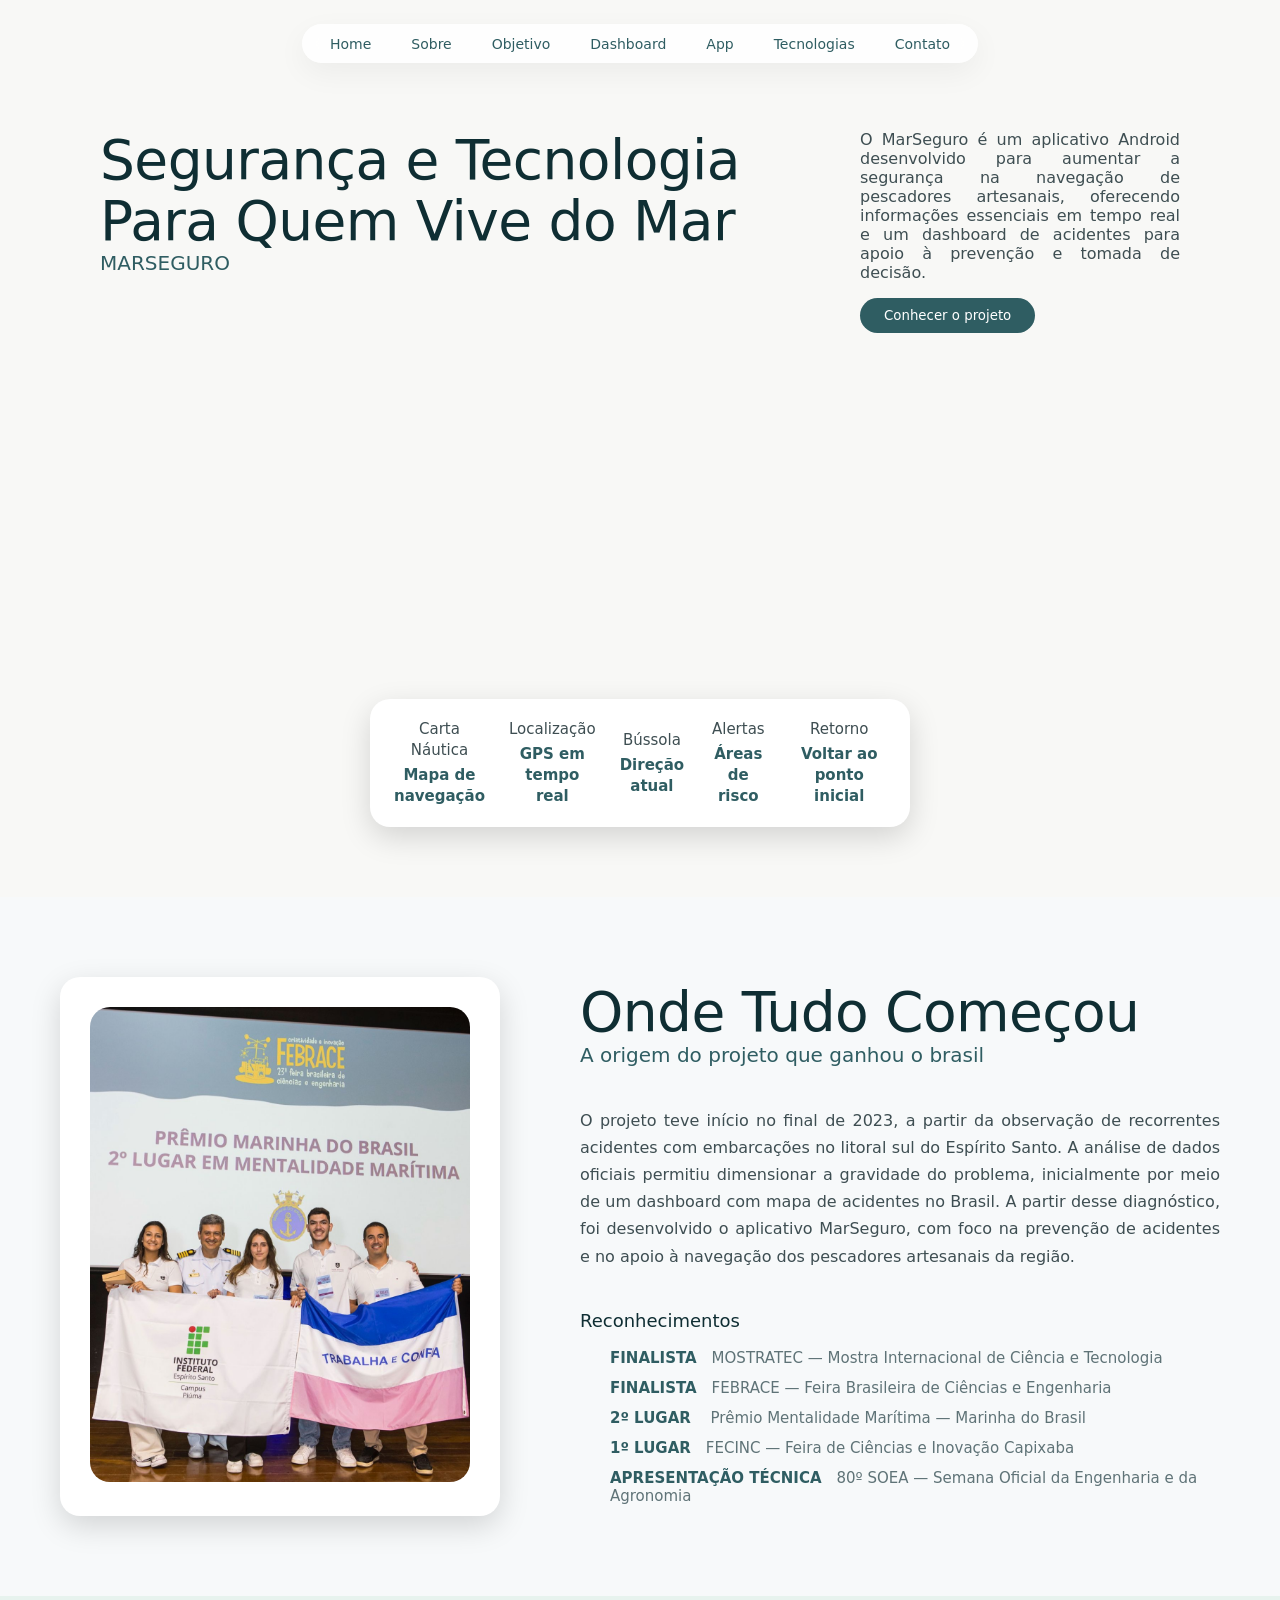
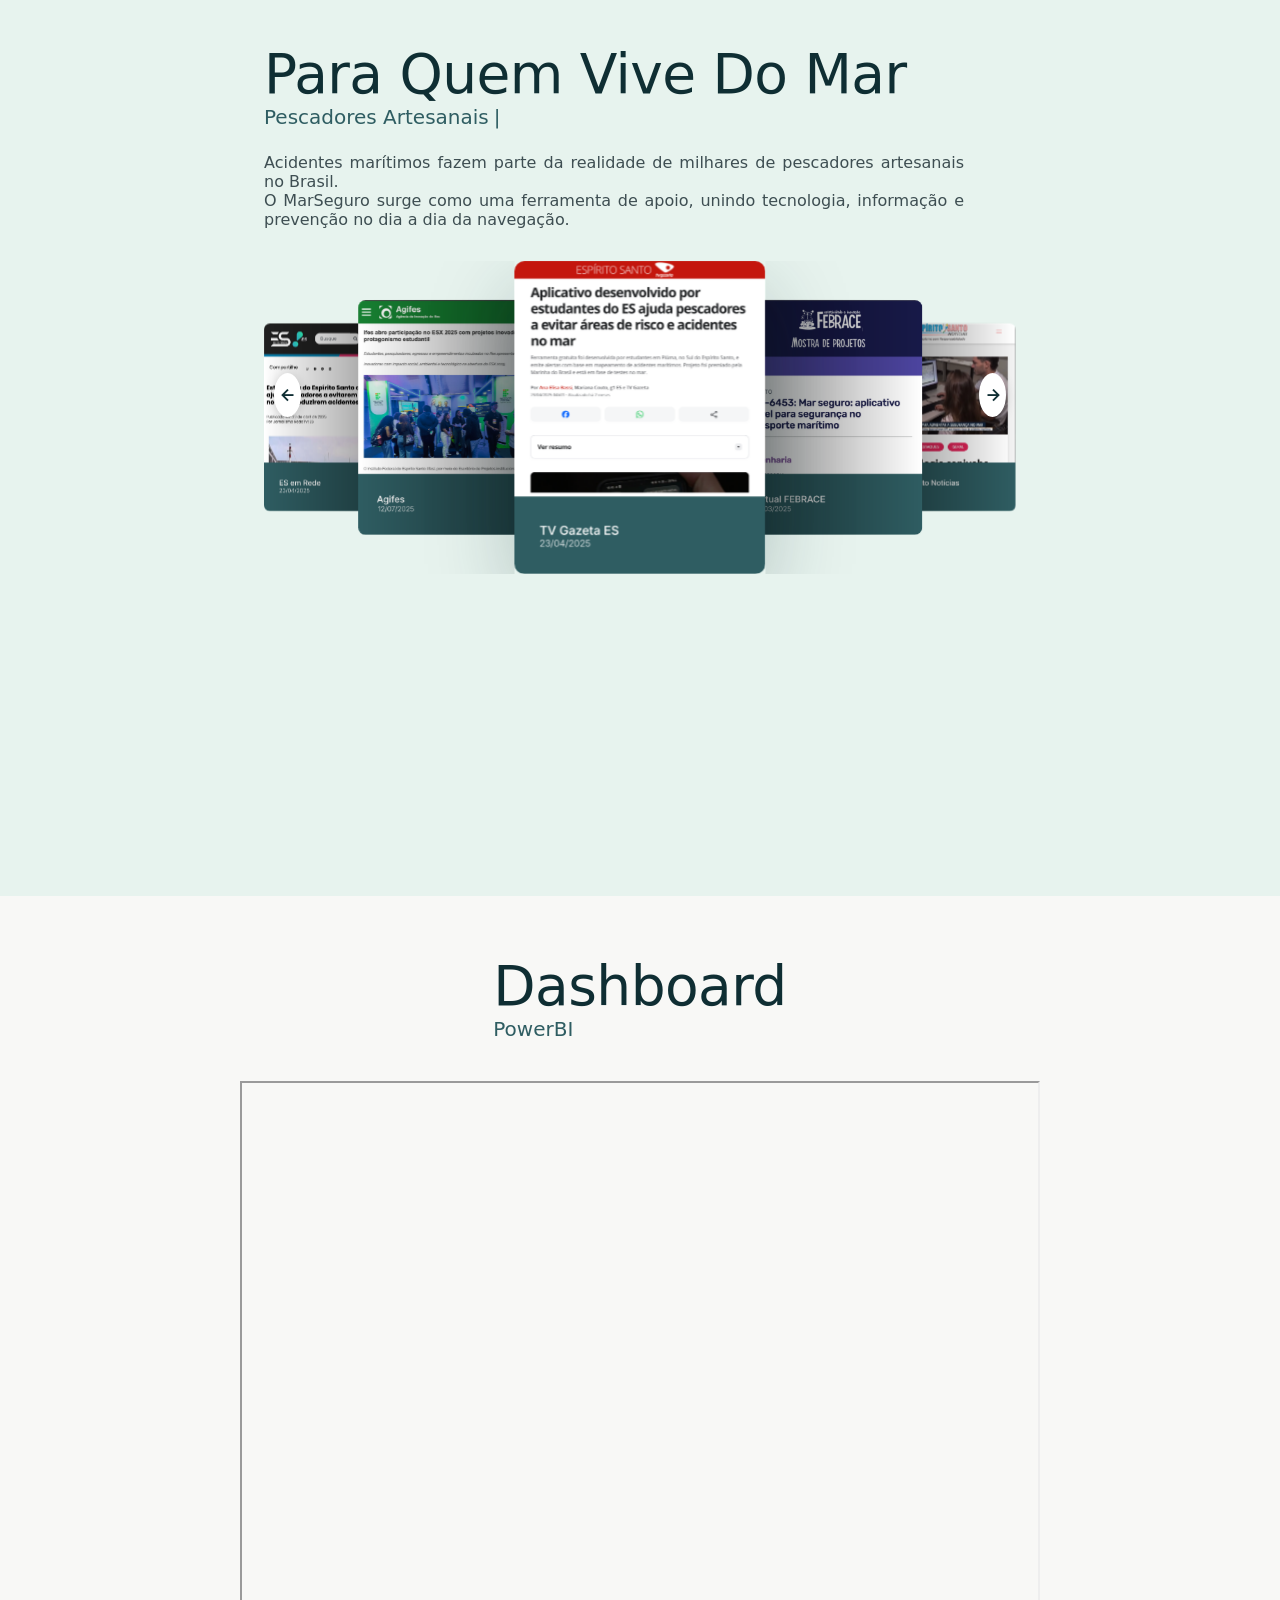
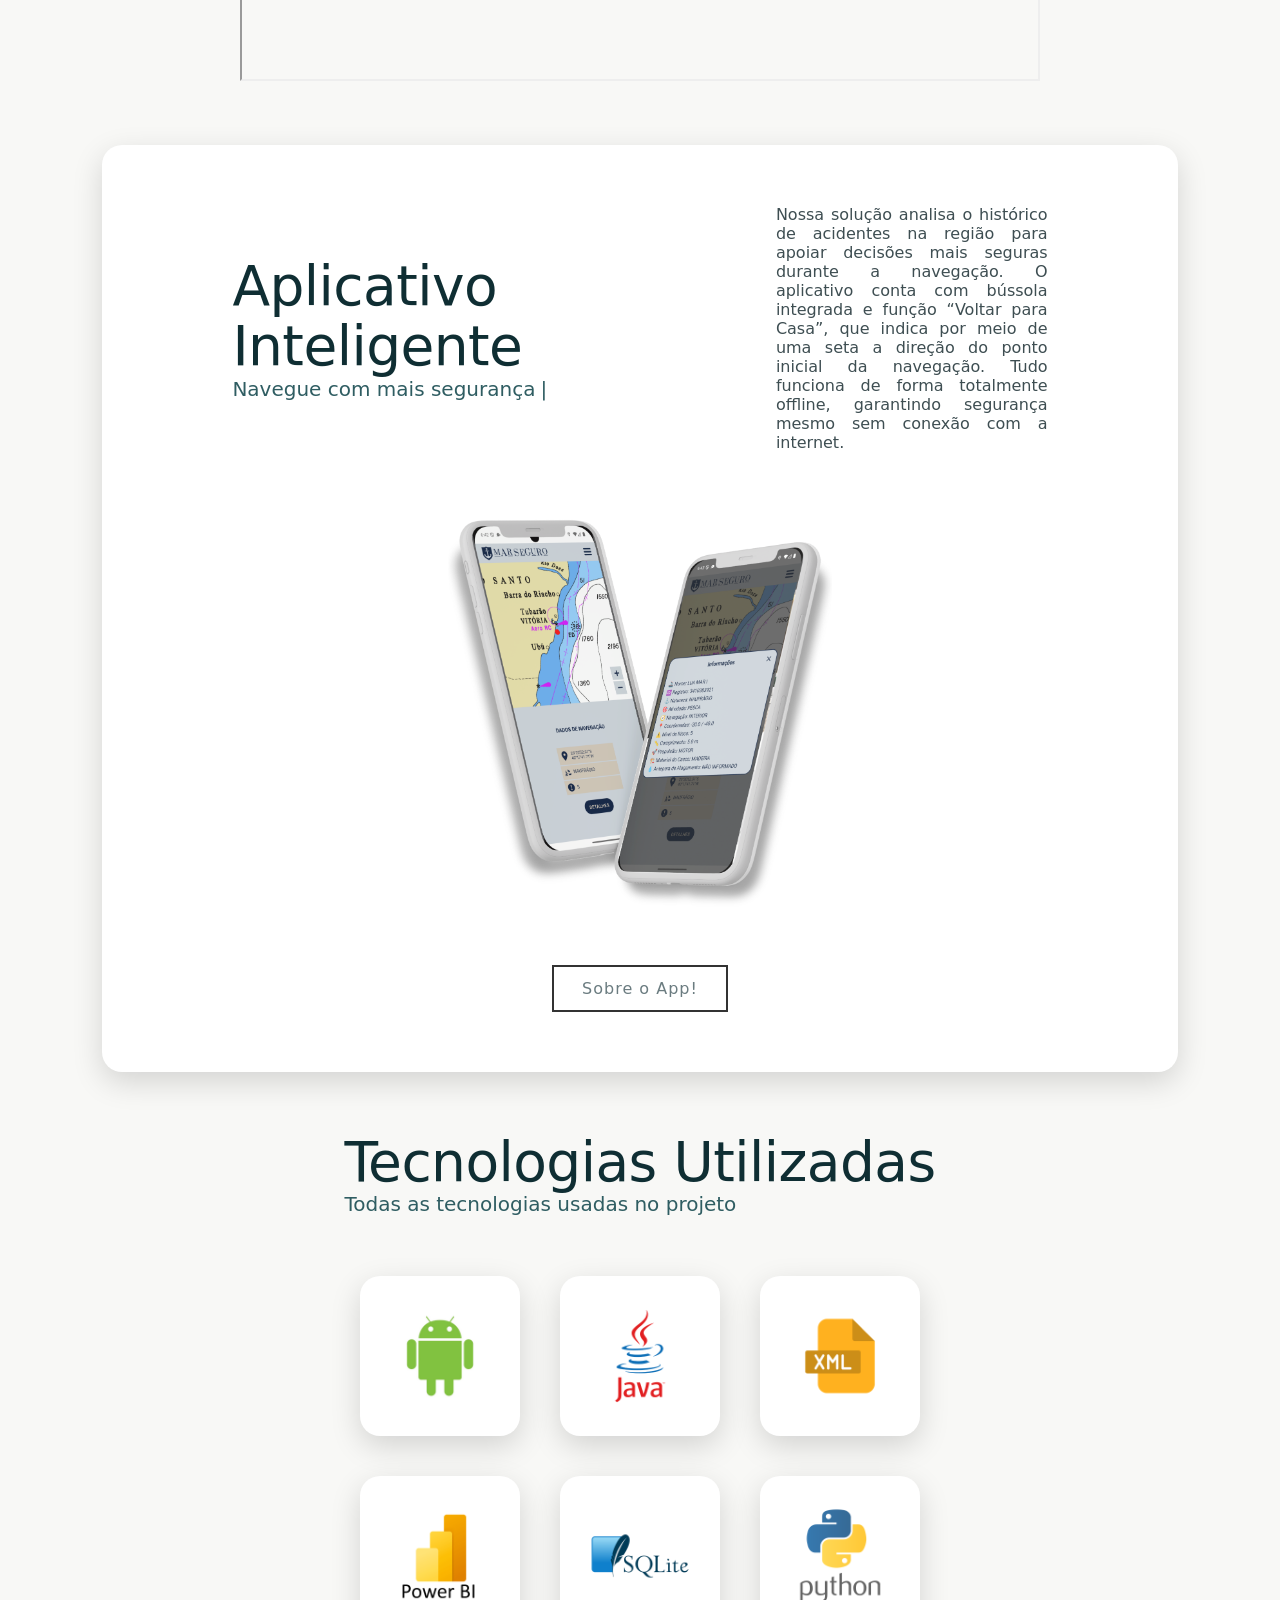
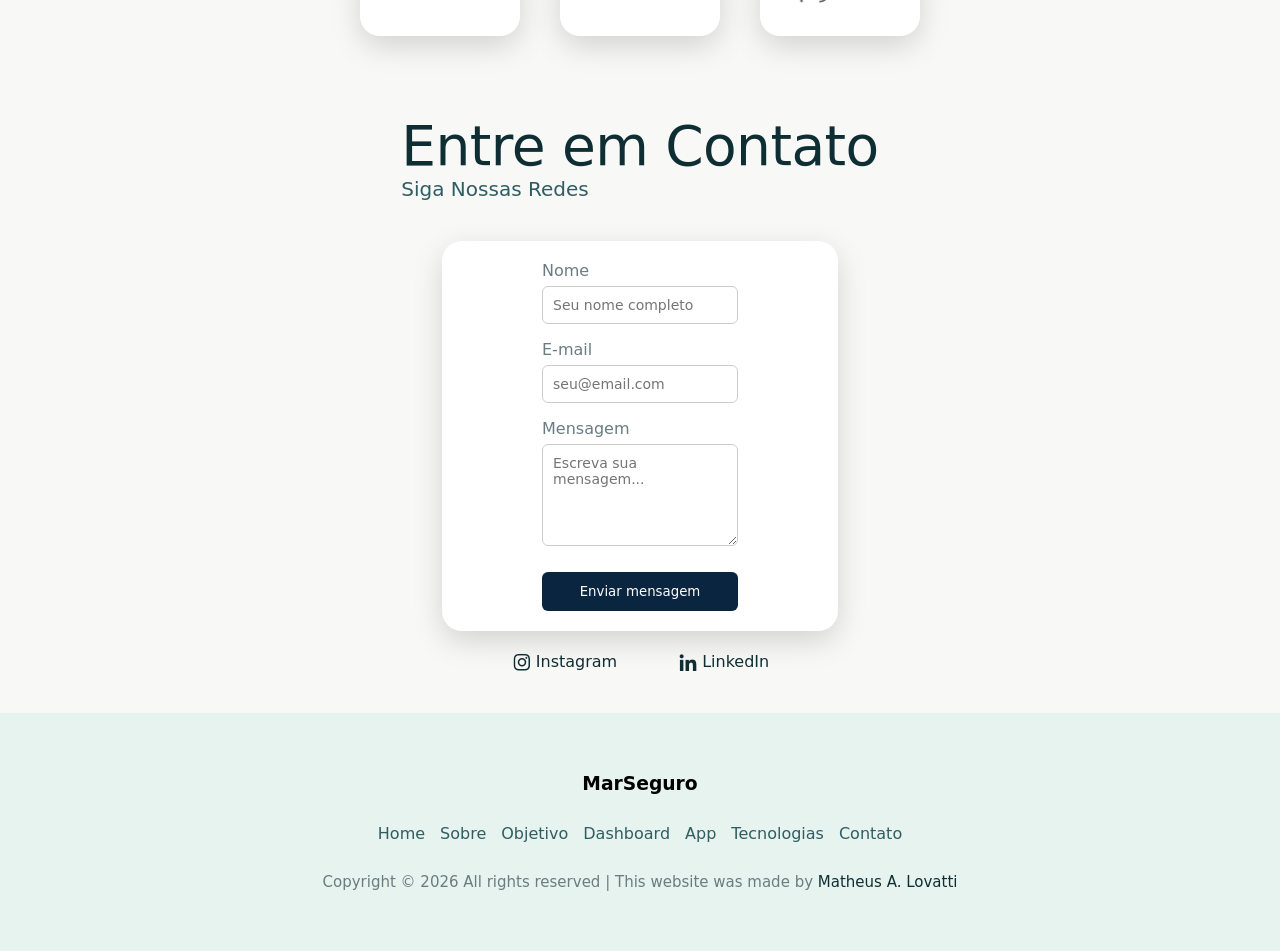
==== index.html @ 8605730a "feat: update marseguro website from college project to a main project" ====
<!DOCTYPE html>
<html lang="pt-BR">
<head>
    <meta charset="UTF-8">
    <meta name="viewport" content="width=device-width, initial-scale=1.0">
    <title>MarSeguro</title>

    <link rel="stylesheet" href="style/global.css">
    <link rel="stylesheet" href="style/header.css">
    <link rel="stylesheet" href="style/section/hero-section.css">
    <link rel="stylesheet" href="style/section/about-section.css">
    <link rel="stylesheet" href="style/section/social-purpose-section.css">
    <link rel="stylesheet" href="style/section/contact-section.css">
    <link rel="stylesheet" href="style/section/dashboard-section.css">
    <link rel="stylesheet" href="style/section/app-section.css">
    <link rel="stylesheet" href="style/section/skills-section.css">
    <link rel="stylesheet" href="style/footer.css">

    <link
        rel="stylesheet"
        href="https://cdn.jsdelivr.net/npm/swiper@11/swiper-bundle.min.css"
    />
    <link
        rel="stylesheet"
        href="https://unpkg.com/boxicons@2.1.4/css/boxicons.min.css"
    />

</head>
<body>
    
    <!-- HEADER -->
     <header class="header">
        <nav class="nav">
            <ul class="nav-list">
                <li><a href="#hero">Home</a></li>
                <li><a href="#about">Sobre</a></li>
                <li><a href="#social-purpose">Objetivo</a></li>
                <li><a href="#dashboard">Dashboard</a></li>
                <li><a href="#app">App</a></li>
                <li><a href="#skills">Tecnologias</a></li>
                <li><a href="#contact">Contato</a></li>
            </ul>
        </nav>
     </header>

    <!-- HERO SECTION -->
    <section id="hero" class="hero">
        <div class="hero-container">

            <div class="hero-top">
                <div class="hero-main-text">
                    <h1>Segurança e Tecnologia<br>Para Quem Vive do Mar</h1>
                    <h2>MARSEGURO</h2>
                </div>

            <div class="hero-cta">
                <p>
                    O MarSeguro é um aplicativo Android desenvolvido para aumentar a segurança
                    na navegação de pescadores artesanais, oferecendo informações essenciais em
                    tempo real e um dashboard de acidentes para apoio à prevenção e tomada de decisão.
                </p>
                <a href="project-details.html"> 
                    <button>Conhecer o projeto</button>
                </a>
            </div>
        </div>

        <div class="hero-image">
            <video 
                class="hero-video"
                src="assets/hero-boat-video.mp4"
                autoplay
                muted
                loop
                playsinline>
            </video>
            
            <div class="search-card">
                <div class="item">Carta Náutica<br><strong>Mapa de navegação</strong></div>
                <div class="item">Localização<br><strong>GPS em tempo real</strong></div>
                <div class="item">Bússola<br><strong>Direção atual</strong></div>
                <div class="item">Alertas<br><strong>Áreas de risco</strong></div>
                <div class="item">Retorno<br><strong>Voltar ao ponto inicial</strong></div>
            </div>
        
        </div>
    </section>

    <!-- ABOUT SECTION -->
    <section id="about" class="about">
        <div class="about-container">

            <div class="about-main-content">

                <div class="about-image-card">
                    <img src="assets/about-image.png">
                </div>

                <div class="about-text">

                    <h1 class="about-title">
                        Onde Tudo Começou
                    </h1>
                    <h2 class="about-subtitle">
                        A origem do projeto que ganhou o brasil
                    </h2>

                    <p>
                        O projeto teve início no final de 2023, a partir da observação de recorrentes
                        acidentes com embarcações no litoral sul do Espírito Santo. A análise de dados
                        oficiais permitiu dimensionar a gravidade do problema, inicialmente por meio de
                        um dashboard com mapa de acidentes no Brasil. A partir desse diagnóstico, foi
                        desenvolvido o aplicativo MarSeguro, com foco na prevenção de acidentes e no apoio
                        à navegação dos pescadores artesanais da região.
                    </p>

                    <div class="about-list">
                        <h2>Reconhecimentos</h2>
                        
                        <ul>
                            <li><strong>FINALISTA</strong>MOSTRATEC — Mostra Internacional de Ciência e Tecnologia</li>
                            <li><strong>FINALISTA</strong>FEBRACE — Feira Brasileira de Ciências e Engenharia</li>
                            <li><strong>2º LUGAR</strong> Prêmio Mentalidade Marítima — Marinha do Brasil</li>
                            <li><strong>1º LUGAR</strong>FECINC — Feira de Ciências e Inovação Capixaba</li>
                            <li><strong>APRESENTAÇÃO TÉCNICA</strong>80º SOEA — Semana Oficial da Engenharia e da Agronomia</li>
                        </ul>
    
                    </div>
                </div>
            </div>
            
        </div>
    </section>

    <!-- Objetivo social -->
    <section id="social-purpose" class="social-purpose-section">

        <!-- TOP -->
        <div class="social-purpose-top">

            <div class="social-purpose-title">
                <h1>Para Quem Vive Do Mar</h1>
                <h2 id="typing-text">Pescadores Artesanais</h2>
            </div>
            
            <p>
                Acidentes marítimos fazem parte da realidade de milhares de pescadores
                artesanais no Brasil. <br>
                O MarSeguro surge como uma ferramenta de apoio, unindo tecnologia,
                informação e prevenção no dia a dia da navegação.
            </p>
        </div>

        <!-- BOTTOM -->
        <div class="social-purpose-bottom">
            <div class="swiper-container">

                <div class="swiper">
                    <div class="swiper-wrapper">

                        <!-- G1 -->
                        <div class="swiper-slide">
                            <div class="slide-content">
                                <a 
                                    href="https://g1.globo.com/es/espirito-santo/sul-es/noticia/2025/04/23/aplicativo-desenvolvido-por-estudantes-do-es-ajuda-pescadores-a-evitar-areas-de-risco-e-acidentes-no-mar.ghtml"
                                    target="_blank"
                                    rel="noopener noreferrer"
                                    class="slide-link">
                                    <img src="assets/swiper-imgs/swiper-img-1.png" alt="Descrição do slide">
                                </a>
                            </div>
                        </div>
                        <!-- FEBRACE -->
                        <div class="swiper-slide">
                            <div class="slide-content">
                                <a 
                                    href="https://virtual.febrace.org.br/2025/ENG/6453/"
                                    target="_blank"
                                    rel="noopener noreferrer"
                                    class="slide-link">
                                    <img src="assets/swiper-imgs/swiper-img-2.png" alt="Descrição do slide">
                                </a>
                            </div>
                        </div>
                        <!-- Espírito Santo Notícias -->
                        <div class="swiper-slide">
                            <div class="slide-content">
                                <a 
                                    href="https://www.espiritosantonoticias.com.br/tecnologia-capixaba-ganha-os-mares-aplicativo-do-ifes-piuma-vira-destaque-na-tv-gazeta/"
                                    target="_blank"
                                    rel="noopener noreferrer"
                                    class="slide-link">
                                    <img src="assets/swiper-imgs/swiper-img-3.png" alt="Descrição do slide">
                                </a>
                            </div>
                        </div>
                        <!-- ES em Rede -->
                        <div class="swiper-slide">
                            <div class="slide-content">
                                <a 
                                    href="https://esemrede.com.br/estudantes-do-espirito-santo-criam-app-que-ajuda-pescadores-a-evitarem-areas-perigosas-no-mar-e-reduzirem-acidentes/"
                                    target="_blank"
                                    rel="noopener noreferrer"
                                    class="slide-link">
                                    <img src="assets/swiper-imgs/swiper-img-4.png" alt="Descrição do slide">
                                </a>
                            </div>
                        </div>
                        <!-- ESX -->
                        <div class="swiper-slide">
                            <div class="slide-content">
                                <a 
                                    href="https://agifes.ifes.edu.br/ifes-abre-participacao-no-esx-2025-com-projetos-inovadores-e-protagonismo-estudantil/"
                                    target="_blank"
                                    rel="noopener noreferrer"
                                    class="slide-link">
                                    <img src="assets/swiper-imgs/swiper-img-5.png" alt="Descrição do slide">
                                </a>
                            </div>
                        </div>

                    </div>
                </div>

                <div class="swiper-button-prev">
                    <i class="bx bx-left-arrow-alt"></i>
                </div>
                <div class="swiper-button-next">
                    <i class="bx bx-right-arrow-alt"></i>
                </div>

            </div>
        </div>

    </section>

    <!-- Dashboard -->
    <section id="dashboard" class="dashboard-section">
        <div class="dashboard-container">
            
            <div class="dashboard-title">
                <h1>Dashboard</h1>
                <h2>PowerBI</h2>
            </div>

            <div class="dashboard-iframe">
                <iframe src="https://app.powerbi.com/view?r=eyJrIjoiMDQxZjE2ZGQtMDMyMC00Yjg0LThiYjEtMDhiMjJmMmM0ZWU0IiwidCI6IjQ0ZTllMTcyLWZmYTUtNDNmMy1iMjJjLTM3MWNmY2QyNzJlZCJ9"></iframe>
            </div>

        </div>
    </section>

    <!-- App -->
    <section id="app" class="app-section">
        <div class="app-container">

            <div class="app-top">

                <div class="app-left">
                    <h1>Aplicativo Inteligente</h1>
                    <h2 id="app-subtitle">Navegue com mais segurança</h2>
                </div>

                <div class="app-right">
                    <p>
                        Nossa solução analisa o histórico de acidentes na região para apoiar decisões mais seguras durante a navegação.
                        O aplicativo conta com bússola integrada e função “Voltar para Casa”, que indica por meio de uma seta
                        a direção do ponto inicial da navegação. Tudo funciona de forma totalmente offline,
                        garantindo segurança mesmo sem conexão com a internet.
                    </p>
                </div>

            </div>

            <div class="app-bottom">
                <div class="app-image-wrapper">
                    <img src="assets/app-imgs/shadow-img.png" class="app-shadow" alt="Sombra do aplicativo">
                    <img src="assets/app-imgs/device-img.png" class="app-main" alt="Preview do Aplicativo">
                </div>
                <div id="app-button">
                    <a id="app-button-link" href="app.html"><span>Sobre o App!</span></a>
                </div>
            </div>

        </div>    
    </section>

    <!-- Tecnologias -->
    <section id="skills" class="skills-section">
        
        <div class="skills-top">
            <div class="skills-title">
                <h1>Tecnologias Utilizadas</h1>
                <h2>Todas as tecnologias usadas no projeto</h2>
            </div>
        </div>

        <div class="skills-botton">
            <div class="skills-grid">

                <div class="skills-item">
                    <img src="assets/skills-imgs/android.png">
                </div>
                <div class="skills-item">
                    <img src="assets/skills-imgs/java.png">
                </div>
                <div class="skills-item">
                    <img src="assets/skills-imgs/xml.png">
                </div>
                <div class="skills-item">
                    <img src="assets/skills-imgs/powerbi.png">
                </div>
                <div class="skills-item">
                    <img src="assets/skills-imgs/sqlite.png">
                </div>
                <div class="skills-item">
                    <img src="assets/skills-imgs/python.png">
                </div>

            </div>
        </div>

    </section>

    <!-- Contato -->
    <section id="contact" class="contact-section">
        <div class="contact-container">

            <div class="contatc-title">
                <h1>Entre em Contato</h1>
                <h2>Siga Nossas Redes</h2>
            </div>

            <form class="contact-form" action="https://formsubmit.io/send/matheusamorimlovatti@gmail.com" method="post">

                <div class="form-group">
                    <label for="name">Nome</label>
                    <input 
                        type="text" 
                        id="name" 
                        name="name" 
                        placeholder="Seu nome completo"
                        required
                    >
                </div>

                <div class="form-group">
                    <label for="email">E-mail</label>
                    <input 
                        type="email" 
                        id="email" 
                        name="email" 
                        placeholder="seu@email.com"
                        required
                    >
                </div>

                <div class="form-group">
                    <label for="message">Mensagem</label>
                    <textarea 
                        id="message" 
                        name="message" 
                        placeholder="Escreva sua mensagem..."
                        rows="5"
                        required
                    ></textarea>
                </div>

                <button type="submit">Enviar mensagem</button>

            </form>

            <div class="contact-social-medias">
                <ul class="contact-social-media-list">
                    <li>
                        <a href="https://www.instagram.com/mar.seguro_/">
                            <i class="bx bxl-instagram"></i>
                            <span>Instagram</span>
                        </a>
                    </li>
                    <li>
                        <a href="https://www.linkedin.com/company/marseguro-tecnologia-e-informa%C3%A7%C3%A3o/">
                            <i class="bx bxl-linkedin"></i>
                            <span>LinkedIn</span>
                        </a>
                    </li>
                </ul>
            </div>

        </div>
    </section>

    <!-- Footer -->
    <footer>
        <div class="footer-container">

            <h3>MarSeguro</h3>
            <nav class="footer-nav">
                <ul class="footer-nav-list">
                    <li><a href="#hero">Home</a></li>
                    <li><a href="#about">Sobre</a></li>
                    <li><a href="#social-purpose">Objetivo</a></li>
                    <li><a href="#dashboard">Dashboard</a></li>
                    <li><a href="#app">App</a></li>
                    <li><a href="#skills">Tecnologias</a></li>
                    <li><a href="#contact">Contato</a></li>
                </ul>
            </nav>
            <span>Copyright &copy; 2026 All rights reserved | This website was made by <span class="footer-dev-name-span">Matheus A. Lovatti</span></span>

        </div>
    </footer>

    <!-- SCRIPTS -->
    <script src="https://cdn.jsdelivr.net/npm/swiper@11/swiper-bundle.min.js"></script>
    <script src="script/social-purpose-swiper.js"></script>
    <script src="script/typing.js"></script>
    <script src="script/button-sound.js"></script>

</body>
</html>
---- style/global.css ----
/* =========================
   GLOBAL
   ========================= */ 
* {
    margin: 0;
    padding: 0;
    box-sizing: border-box;
    font-family: "Inter", system-ui, sans-serif;
}

body {
    background: #f8f8f6;
}

h1 {
    font-size: 55px;
    font-weight: 400;
    letter-spacing: -0.01em;
    line-height: 1.1;
    color: #0F2E33;
}

h2 {
    font-size: 20px;
    font-weight: 200;
    color: #2f5d62;
}

p {
    font-size: 16px;
    font-weight: 400;
    color: #3E4E52;
    text-align: justify;
}

small, span, label {
    color: #6B7C80;
}

a, strong {
    color: #2F5D62;
}
---- style/header.css ----
/* =========================
   HEADER
========================= */
.header {
    position: fixed;
    top: 24px;
    width: 100%;
    display: flex;
    justify-content: center;
    z-index: 100;
}

/* NAV CONTAINER */
.nav {
    background: rgba(255, 255, 255, 0.85);
    backdrop-filter: blur(10px);
    border-radius: 999px;
    padding: 10px 24px;
    box-shadow: 0 10px 30px rgba(0, 0, 0, 0.05);
}

/* NAV LIST */
.nav-list {
    display: flex;
    gap: 32px;
    list-style: none;
}

/* NAV LINKS */
.nav-list a {
    text-decoration: none;
    font-size: 14px;
    padding: 6px 4px;
    transition: color 0.3s ease;
}

.nav-list a:hover {
    color: #000;
}

/* NAV LINK ATIVO */
.nav-list a.active {
    color: #000;
    font-weight: 500;
}
---- style/section/hero-section.css ----
/* =========================
   SEÇÃO HERO (container geral)
   ========================= */
.hero {
    padding: 100px;
    padding-top: 130px;
}

/* =========================
   TOPO DO HERO (texto + CTA)
   ========================= */
.hero-top {
    display: flex;               
    justify-content: space-between; 
    align-items: flex-start;     
    margin-bottom: 80px;         
}

/* Bloco de texto + botão */
.hero-cta {
  max-width: 320px;            
}

/* Botão de ação (Booking) */
.hero-cta button {
    margin-top: 16px;            
    padding: 10px 24px;          
    border-radius: 20px;         
    border: none;                
    background: #2f5d62;         
    color: white;                
    cursor: pointer;             
}

/* =========================
   IMAGEM PRINCIPAL
   ========================= */
.hero-image {
    position: relative;          
}

/* Estilo do video */
.hero-video {
    width: 100%;
    height: 380px;
    object-fit: cover;     
    border-radius: 24px;
}

/* =========================
   CARD DE BUSCA (flutuante)
   ========================= */
.search-card {
    position: absolute;          
    bottom: -30px;               
    left: 50%;                  
    transform: translateX(-50%); 

    display: flex;               
    gap: 24px;                   
    align-items: center;         

    background: white;
    padding: 20px 24px;
    border-radius: 20px;
    box-shadow: 0 10px 30px rgba(0,0,0,0.15);
}

/* Texto de cada item do card */
.search-card .item {
    display: flex;
    flex-direction: column;  
    align-items: center;
    gap: 4px;
    font-size: 15px;
    line-height: 1.4;
    text-align: center;
    color: #3E4E52;
}
---- style/section/about-section.css ----
/* =========================
   ABOUT SECTION
========================= */

.about {
    padding: 80px 60px;
    background-color: #F7F9FA;
}

.about-container {
    max-width: 1200px;
    margin: 0 auto;
    display: flex;
    align-items: center;
    gap: 80px;
}

/* TÍTULO */
.about-title {
    text-align: left;
}

.about-subtitle {
    margin-bottom: 40px;
}

/* CONTEÚDO PRINCIPAL */
.about-main-content {
    display: flex;
    align-items: center;
    gap: 80px;
}

/* CARD IMAGEM */
.about-image-card {
    background-color: white;
    padding: 30px;
    box-shadow: 0 10px 30px rgba(0,0,0,0.15);
    border-radius: 20px;
    transition: 0.8s;
}

.about-image-card:hover {
    background-color: #2f5d62;
    transition: 0.8s;
}

/* IMAGEM */
.about-main-content img {
    width: 380px;
    max-width: 100%;
    border-radius: 20px;
    object-fit: cover;
}

/* TEXTO */
.about-text {
    flex: 1;
    color: #3E4E52;
}

.about-text p {
    font-size: 16px;
    line-height: 1.7;
    margin-bottom: 40px;
}

/* LISTA */
.about-list h2 {
    font-size: 18px;
    font-weight: 500;
    margin-bottom: 12px;
    color: #0F2E33;
}

.about-list ul {
    list-style: none;
    padding: 0;
    margin-left: 30px;
}

.about-list li {
    font-size: 15px;
    padding: 6px 0;
    color: #5F7377;
    transition: 0.5s;
}

.about-list li:hover {
    font-size: 18px;
    transition: 0.5s;
}

.about-list li strong {
    margin-right: 15px;
    display: inline-block;
}
---- style/section/social-purpose-section.css ----
/* =========================
   SOCIAL PURPOSE SECTION
========================= */

.social-purpose-section {
    width: min(47rem, 90%);
    margin: 0 auto;
    min-height: 100vh;
    padding-block: min(20vh, 3rem);

    display: flex;
    flex-direction: column;
    gap: 3rem;

    position: relative;
    z-index: 1;
}

.social-purpose-section::before {
    content: "";
    position: absolute;

    /* Faz o fundo ocupar a tela inteira */
    left: 50%;
    transform: translateX(-50%);
    width: 100vw;
    height: 100%;

    top: 0;
    z-index: -1;

    background: #e7f3ee;
}

/* =========================
   TOP CONTENT
========================= */

.social-purpose-top {
    max-width: 700px;
    margin-bottom: 24px;
    color: #3E4E52;
    align-items: center;
}

.social-purpose-title {
    margin-bottom: 24px;
}

#social-purpose h2::after {
    content: "|";
    margin-left: 5px;
    animation: blink 1s infinite;
}

@keyframes blink {
    0%, 50%, 100% { opacity: 1; }
    25%, 75% { opacity: 0; }
}

/* =========================
   BOTTOM / SWIPER
========================= */

.social-purpose-bottom {
    position: relative;
    display: flex;
    justify-content: center;
    margin-top: -40px;
}

.swiper-container {
    position: relative;
    width: 100%;
}

.swiper {
    width: 100%;
    padding: 60px 0 95px;
}

.swiper-slide {
    width: 10rem;
    height: 21rem;

    display: flex;
    align-items: center;
    justify-content: center;

    position: relative;

    transition: transform 0.3s ease, box-shadow 0.3s ease;
}

.swiper-slide-active {
    transform: translateY(-10px);
    box-shadow: 0 30px 80px rgba(15, 46, 51, 0.25);
}

.swiper-slide .slide-content {
    width: 100%;
}

.swiper-slide img {
    width: 100%;
    height: auto;
    border-radius: 10px;
    display: block;
}

/* =========================
   NAVIGATION BUTTONS
========================= */

.swiper-button-prev,
.swiper-button-next {
    position: absolute;
    top: 50%;
    transform: translateY(-50%);

    width: 44px;
    height: 44px;

    background: white;
    border-radius: 50%;
    box-shadow: 0px 2px 11px rgba(0, 0, 0, 0.17);

    display: none;
    align-items: center;
    justify-content: center;
}

.swiper-button-prev {
    left: -24px;
}

.swiper-button-next {
    right: -24px;
}

.swiper-button-prev::after,
.swiper-button-next::after {
    display: none;
}

.swiper-button-prev .bx,
.swiper-button-next .bx {
    font-size: 22px;
    color: #0F2E33;
}

/* =========================
   RESPONSIVE
========================= */

@media (min-width: 760px) {
    .swiper-button-prev,
    .swiper-button-next {
        display: flex;
    }
}
---- style/section/contact-section.css ----
/* =========================
   CONTACT SECTION
========================= */
.contact-container {
    display: flex;
    flex-direction: column;
    align-items: center;
    margin-top: 60px;
}

/* =========================
   CONTACT FORM
========================= */
.contact-form {
    margin-top: 40px;
    display: flex;
    flex-direction: column;
    gap: 16px;
    background-color: white;
    padding: 20px 100px;
    border-radius: 20px;
    box-shadow: 0 10px 30px rgba(0,0,0,0.15);
}

.form-group {
    display: flex;
    flex-direction: column;
}

.form-group label {
    margin-bottom: 6px;
    font-weight: 500;
}

.form-group input,
.form-group textarea {
    padding: 10px;
    border-radius: 6px;
    border: 1px solid #ccc;
    font-size: 14px;
}

.contact-form button {
    margin-top: 10px;
    padding: 12px;
    background: #0a2540;
    color: #fff;
    border: none;
    border-radius: 6px;
    cursor: pointer;
}

.contact-form button:hover {
    opacity: 0.8;
}

/* =========================
   SOCIAL MEDIAS
========================= */
.contact-social-medias {
    margin-top: 20px;
    margin-bottom: 40px;
}

.contact-social-media-list {
    list-style-type: none;
    display: flex;
    gap: 60px;
}

.contact-social-media-list li a {
    text-decoration: none;
    display: flex;
    align-items: center;
    gap: 3px;
}

.contact-social-media-list li i {
    font-size: 22px;
    color: #0F2E33;
}

.contact-social-media-list li span {
    font-size: 16px;
    color: #0F2E33;
}
---- style/section/dashboard-section.css ----
/* =========================
   DASHBOARD
========================= */ 
.dashboard-container {
    padding-top: 60px;
    display: flex;
    flex-direction: column;
    align-items: center;
}

/* =========================
   DASHBOARD
========================= */ 
.dashboard-iframe {
    margin-top: 40px;
}

.dashboard-iframe iframe {
    width: 800px;
    height: 600px;
}
---- style/section/app-section.css ----
.app-section {
    width: 100%;
    padding: 60px 8%;
    display: flex;
    flex-direction: column;
    gap: 60px;
}

.app-container {
    padding: 60px 130px;
    border-radius: 20px;
    background-color: white;
    box-shadow: 0 10px 30px rgba(0,0,0,0.15);
}

.app-top {
    display: flex;
    justify-content: space-between;
    align-items: center;
    margin-bottom: 60px;
}

.app-left {
    flex: 2;
}

#app-subtitle::after {
    content: "|";
    margin-left: 5px;
    animation: blink 1s infinite;
}

@keyframes blink {
    0%, 50%, 100% { opacity: 1; }
    25%, 75% { opacity: 0; }
}

.app-right {
    flex: 1;
}

.app-bottom {
    display: flex;
    flex-direction: column;
    justify-content: center;
    align-items: center;
    gap: 20px;
}

.app-image-wrapper {
    position: relative;
    width: 400px;
    cursor: pointer;
}

.app-image-wrapper img {
    width: 100%;
    display: block;
}

.app-shadow {
    position: absolute;
    top: 0;
    left: 0;
    z-index: 1;
    transition: transform 0.8s ease;
}

.app-main {
    position: relative;
    z-index: 2;
    transition: transform 0.8s ease;
}

.app-image-wrapper:hover .app-main {
    transform: scale(1.25) translateY(-15px);
}

#app-button {
    display: flex;
    justify-content: center;
    align-items: center;
}

#app-button-link {
    display: inline-block;
    padding: 12px 28px;
    font-size: 16px;
    font-family: sans-serif;
    text-decoration: none;
    color: #333;
    border: 2px solid #333;
    letter-spacing: 1px;
    text-align: center;
    position: relative;
    overflow: hidden;
    transition: all .35s ease;
}

#app-button-link span {
    position: relative;
    z-index: 2;
}

#app-button-link:after {
    position: absolute;
    content: "";
    top: 0;
    left: 0;
    width: 0;
    height: 100%;
    background: #2f5d6240;
    transition: width .35s ease;
    z-index: 1;
}

#app-button-link:hover {
    color: #fff;
}

#app-button-link:hover:after {
    width: 100%;
}
---- style/section/skills-section.css ----
.skills-section {
    display: flex;
    flex-direction: column;
    align-items: center;
}

.skills-top {
    margin-bottom: 40px;
}

.skills-grid {
    display: grid;
    grid-template-columns: 200px 200px 200px;
}

.skills-item {
    display: flex;
    justify-content: center;
    background-color: white;
    box-shadow: 0 10px 30px rgba(0,0,0,0.15);
    margin: 20px;
    padding: 20px;
    border-radius: 20px;

    transition: 0.5s;
}

.skills-item:hover {
    transition: 0.5s;
    transform: scale(1.15);
}

.skills-item img {
    max-width: 100%;
    height: auto;
}
---- style/footer.css ----
footer {
    padding: 60px;
    background: #e7f3ee;
}

.footer-container {
    display: flex;
    flex-direction: column;
    align-items: center;
    gap: 30px;
}

.footer-nav-list {
    list-style: none;
    display: flex;
    gap: 15px;
}

.footer-nav-list a {
    text-decoration: none;
}

.footer-container span {
    font-size: 15px;
}

.footer-dev-name-span {
    color: #0F2E33;
}
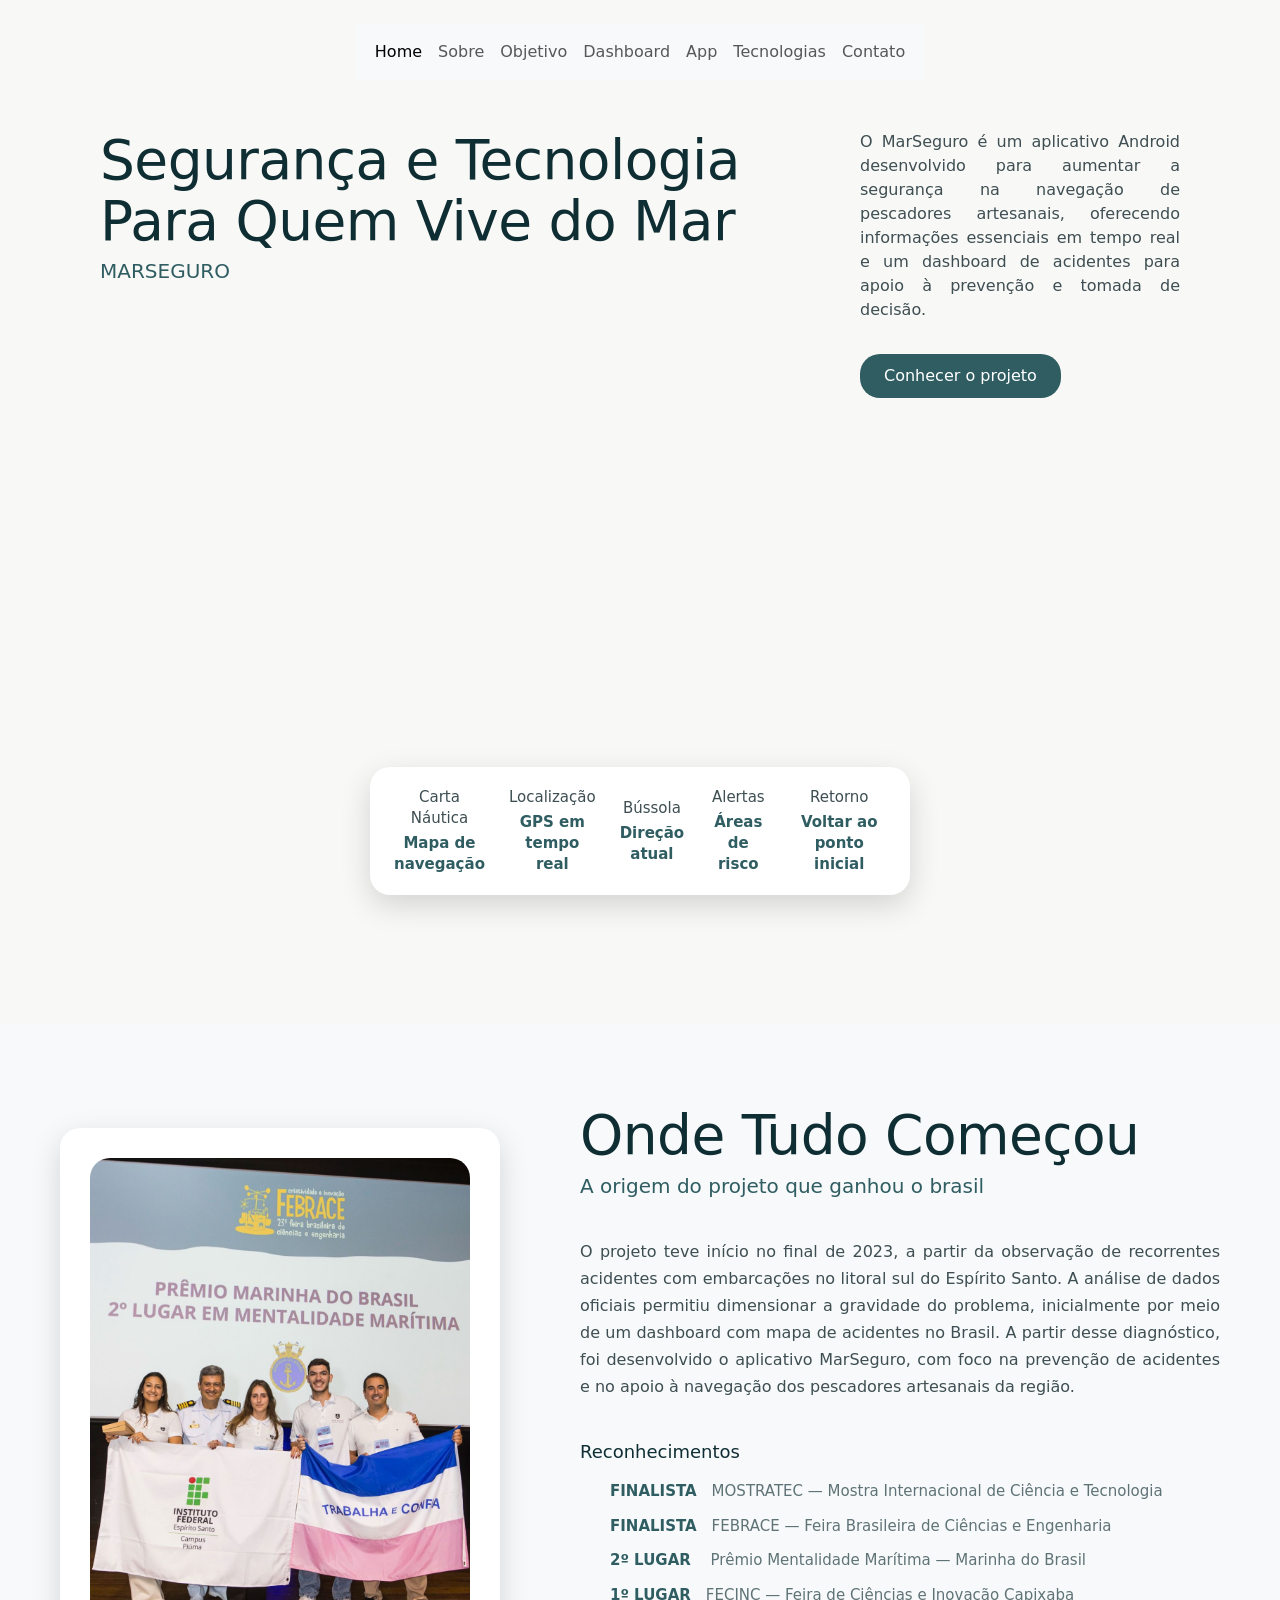
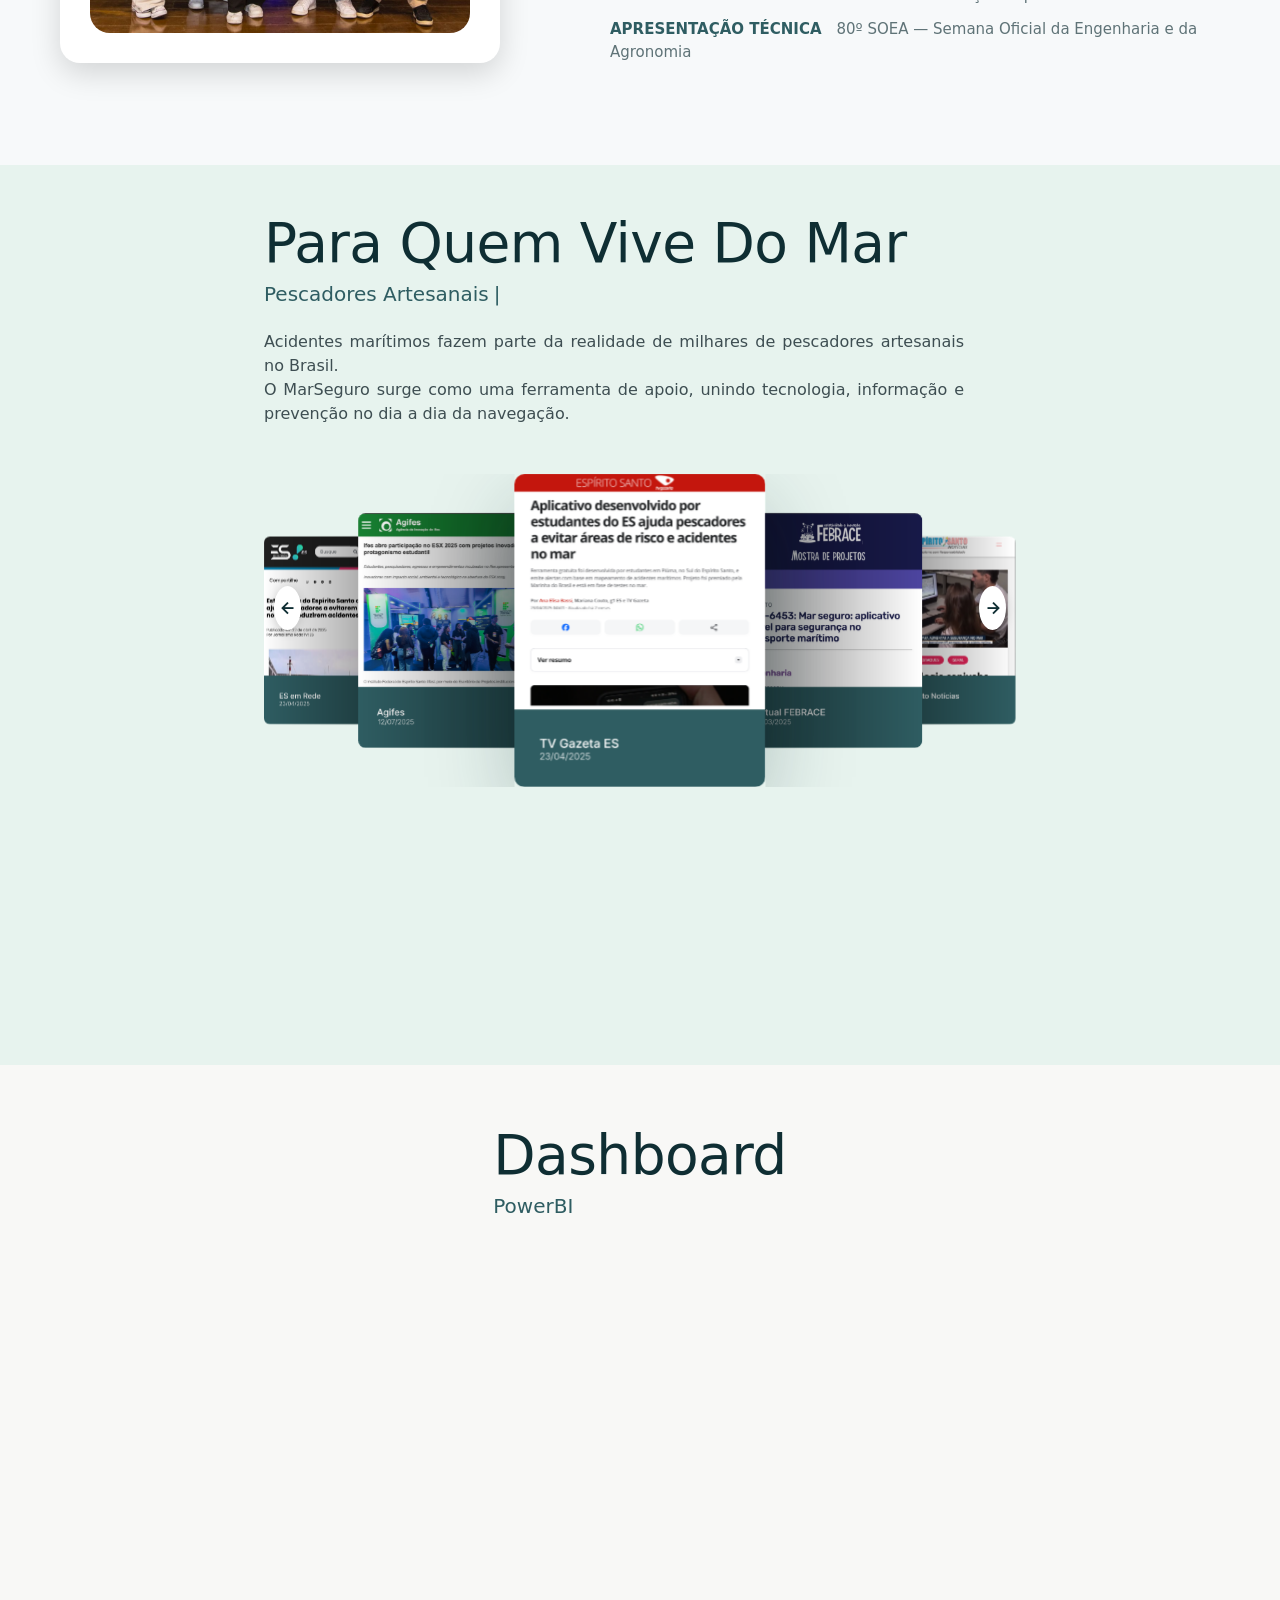
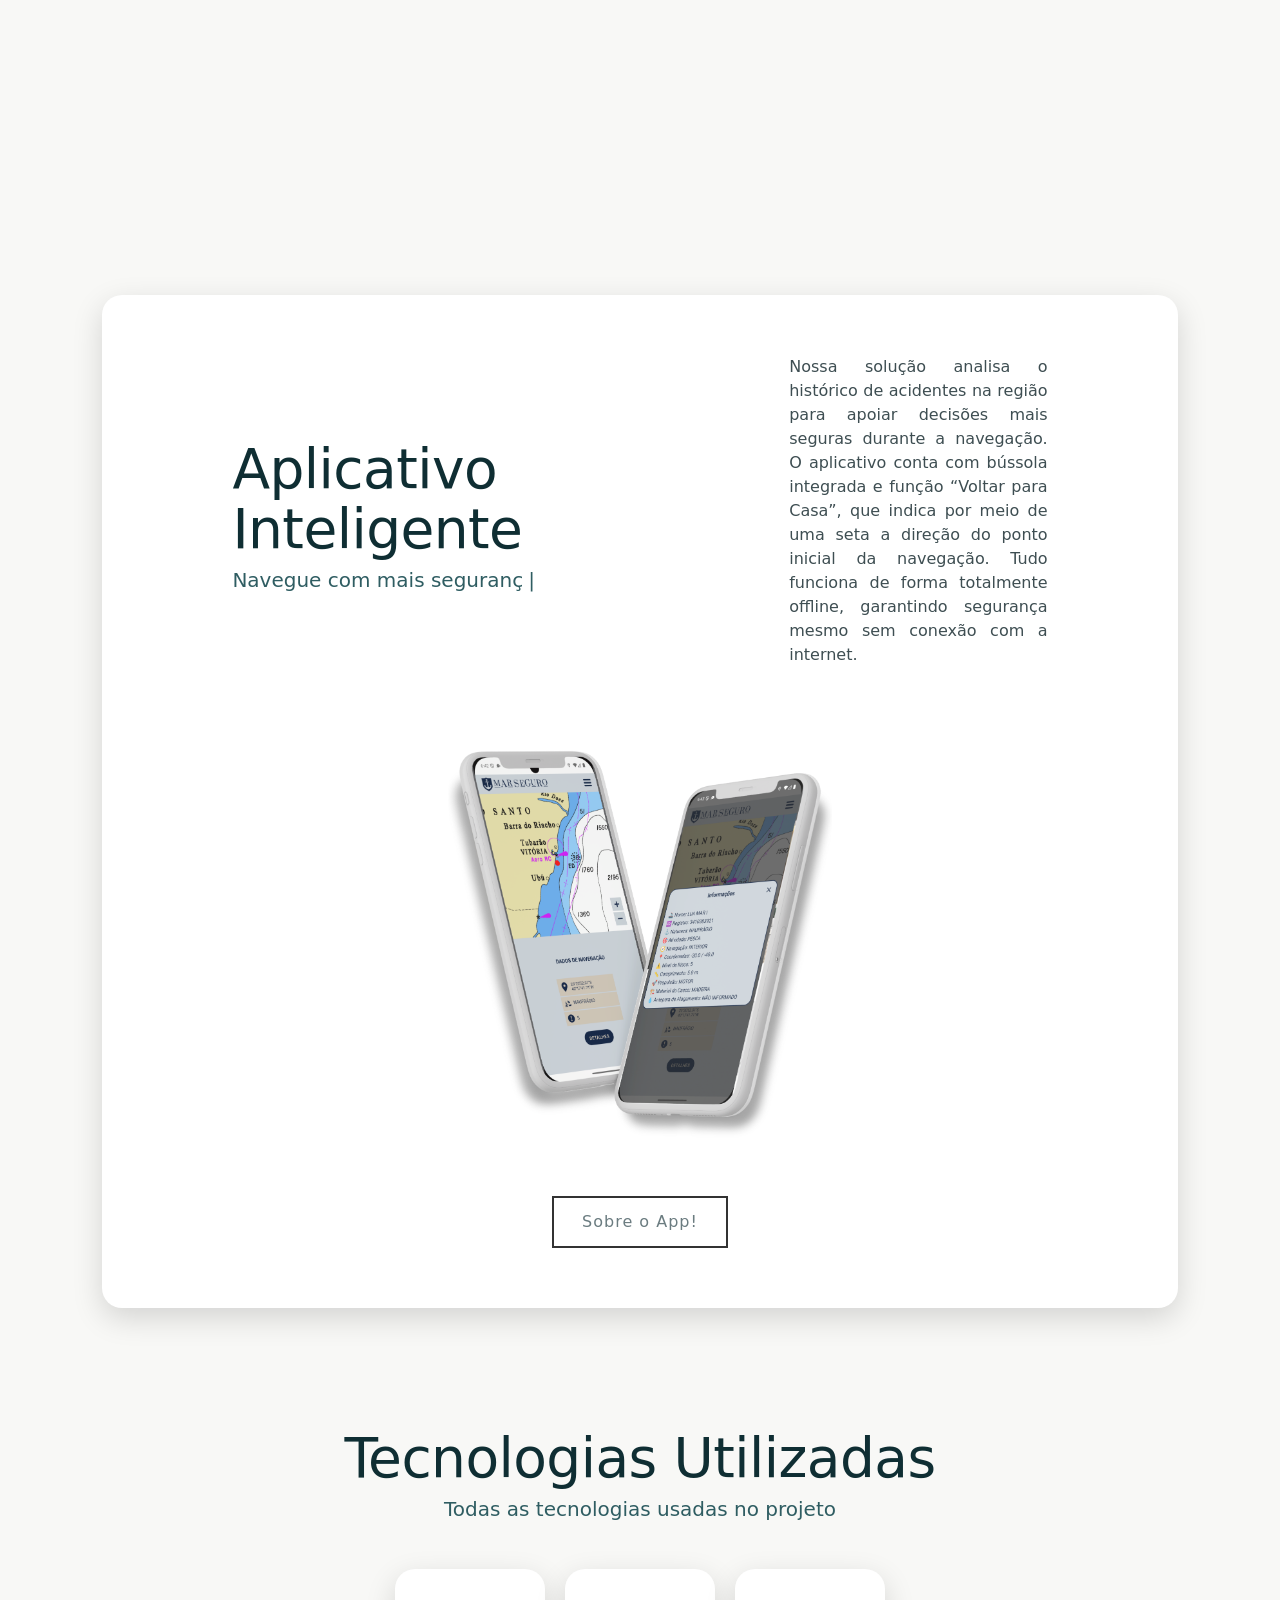
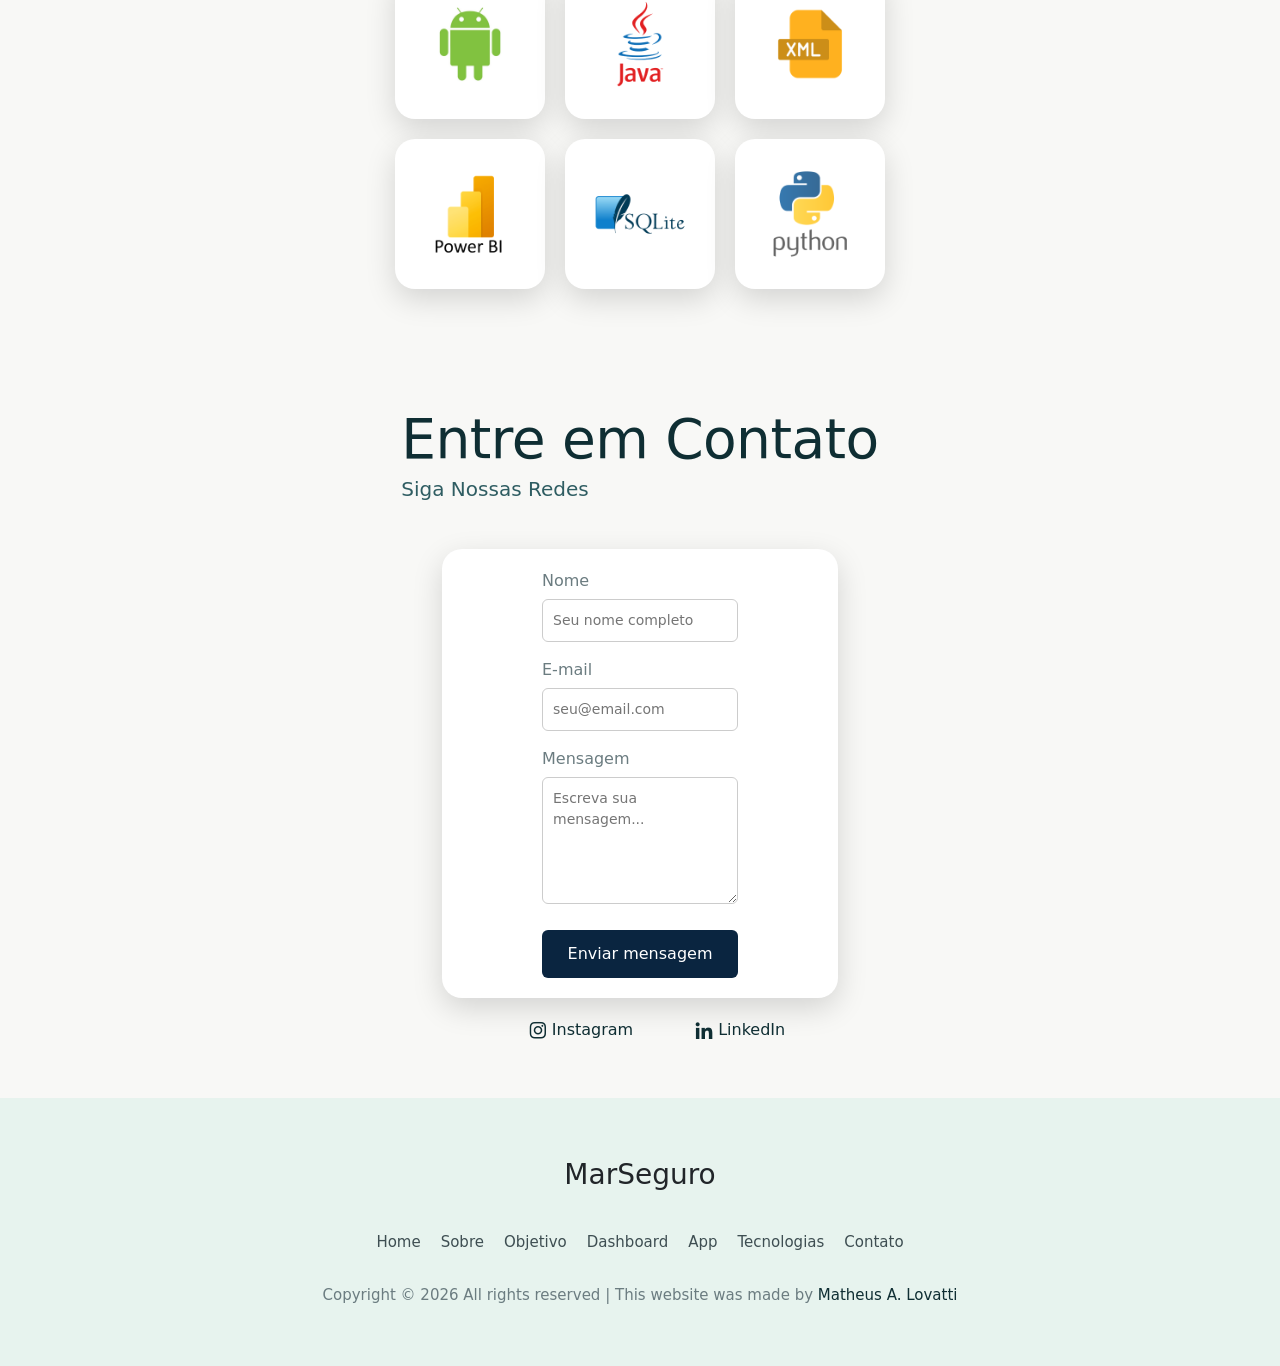
==== commit fb739131: "feat: Add mobile response" ====
--- a/index.html
+++ b/index.html
@@ -4,6 +4,8 @@
     <meta charset="UTF-8">
     <meta name="viewport" content="width=device-width, initial-scale=1.0">
     <title>MarSeguro</title>
+
+    <link href="https://cdn.jsdelivr.net/npm/bootstrap@5.3.8/dist/css/bootstrap.min.css" rel="stylesheet" integrity="sha384-sRIl4kxILFvY47J16cr9ZwB07vP4J8+LH7qKQnuqkuIAvNWLzeN8tE5YBujZqJLB" crossorigin="anonymous">
 
     <link rel="stylesheet" href="style/global.css">
     <link rel="stylesheet" href="style/header.css">
@@ -29,19 +31,40 @@
 <body>
     
     <!-- HEADER -->
-     <header class="header">
-        <nav class="nav">
-            <ul class="nav-list">
-                <li><a href="#hero">Home</a></li>
-                <li><a href="#about">Sobre</a></li>
-                <li><a href="#social-purpose">Objetivo</a></li>
-                <li><a href="#dashboard">Dashboard</a></li>
-                <li><a href="#app">App</a></li>
-                <li><a href="#skills">Tecnologias</a></li>
-                <li><a href="#contact">Contato</a></li>
-            </ul>
+    <header class="header">
+    <nav class="navbar navbar-expand-lg bg-body-tertiary">
+        <div class="container-fluid">
+            <button class="navbar-toggler" type="button" data-bs-toggle="collapse" data-bs-target="#navbarSupportedContent" aria-controls="navbarSupportedContent" aria-expanded="false" aria-label="Toggle navigation">
+            <span class="navbar-toggler-icon"></span>
+            </button>
+            <div class="collapse navbar-collapse" id="navbarSupportedContent">
+                <ul class="navbar-nav me-auto mb-2 mb-lg-0">
+                    <li class="nav-item">
+                        <a class="nav-link active" aria-current="page" href="#hero">Home</a>
+                    </li>
+                    <li class="nav-item">
+                        <a class="nav-link" href="#about">Sobre</a>
+                    </li>
+                    <li class="nav-item">
+                        <a class="nav-link" href="#social-purpose">Objetivo</a>
+                    </li>
+                    <li class="nav-item">
+                        <a class="nav-link" href="#dashboard">Dashboard</a>
+                    </li>
+                    <li class="nav-item">
+                        <a class="nav-link" href="#app">App</a>
+                    </li>
+                    <li class="nav-item">
+                        <a class="nav-link" href="#skills">Tecnologias</a>
+                    </li>
+                    <li class="nav-item">
+                        <a class="nav-link" href="#contact">Contato</a>
+                    </li>
+                </ul>
+            </div>
+        </div>
         </nav>
-     </header>
+    </header>
 
     <!-- HERO SECTION -->
     <section id="hero" class="hero">
@@ -416,6 +439,7 @@
     <script src="script/social-purpose-swiper.js"></script>
     <script src="script/typing.js"></script>
     <script src="script/button-sound.js"></script>
+    <script src="https://cdn.jsdelivr.net/npm/bootstrap@5.3.8/dist/js/bootstrap.bundle.min.js" integrity="sha384-FKyoEForCGlyvwx9Hj09JcYn3nv7wiPVlz7YYwJrWVcXK/BmnVDxM+D2scQbITxI" crossorigin="anonymous"></script>
 
 </body>
 </html>
--- a/style/header.css
+++ b/style/header.css
@@ -10,7 +10,6 @@
     z-index: 100;
 }
 
-/* NAV CONTAINER */
 .nav {
     background: rgba(255, 255, 255, 0.85);
     backdrop-filter: blur(10px);
@@ -19,14 +18,12 @@
     box-shadow: 0 10px 30px rgba(0, 0, 0, 0.05);
 }
 
-/* NAV LIST */
 .nav-list {
     display: flex;
     gap: 32px;
     list-style: none;
 }
 
-/* NAV LINKS */
 .nav-list a {
     text-decoration: none;
     font-size: 14px;
@@ -38,7 +35,6 @@
     color: #000;
 }
 
-/* NAV LINK ATIVO */
 .nav-list a.active {
     color: #000;
     font-weight: 500;
--- a/style/section/hero-section.css
+++ b/style/section/hero-section.css
@@ -1,79 +1,158 @@
 /* =========================
-   SEÇÃO HERO (container geral)
-   ========================= */
+  SEÇÃO HERO
+========================= */
 .hero {
-    padding: 100px;
-    padding-top: 130px;
+  padding: 100px;
+  padding-top: 130px;
 }
 
-/* =========================
-   TOPO DO HERO (texto + CTA)
-   ========================= */
 .hero-top {
-    display: flex;               
-    justify-content: space-between; 
-    align-items: flex-start;     
-    margin-bottom: 80px;         
+  display: flex;               
+  justify-content: space-between; 
+  align-items: flex-start;     
+  margin-bottom: 80px;         
 }
 
-/* Bloco de texto + botão */
 .hero-cta {
   max-width: 320px;            
 }
 
-/* Botão de ação (Booking) */
 .hero-cta button {
-    margin-top: 16px;            
-    padding: 10px 24px;          
-    border-radius: 20px;         
-    border: none;                
-    background: #2f5d62;         
-    color: white;                
-    cursor: pointer;             
+  margin-top: 16px;            
+  padding: 10px 24px;          
+  border-radius: 20px;         
+  border: none;                
+  background: #2f5d62;         
+  color: white;                
+  cursor: pointer;             
+}
+
+.hero-image {
+  position: relative;          
+  margin-bottom: 60px;
+}
+
+/* Vídeo */
+.hero-video {
+  width: 100%;
+  height: 380px;
+  object-fit: cover;     
+  border-radius: 24px;
+}
+
+.search-card {
+  position: absolute;          
+  bottom: -30px;               
+  left: 50%;                  
+  transform: translateX(-50%); 
+
+  display: flex;               
+  gap: 24px;                   
+  align-items: center;         
+
+  background: white;
+  padding: 20px 24px;
+  border-radius: 20px;
+  box-shadow: 0 10px 30px rgba(0,0,0,0.15);
+}
+
+.search-card .item {
+  display: flex;
+  flex-direction: column;  
+  align-items: center;
+  gap: 4px;
+  font-size: 15px;
+  line-height: 1.4;
+  text-align: center;
+  color: #3E4E52;
 }
 
 /* =========================
-   IMAGEM PRINCIPAL
-   ========================= */
-.hero-image {
-    position: relative;          
+  RESPONSIVIDADE
+========================= */
+@media (max-width: 1024px) {
+  .hero {
+    padding: 60px 40px;
+    padding-top: 100px;
+  }
+
+  .hero-top {
+    flex-direction: column;
+    gap: 40px;
+    margin-bottom: 60px;
+  }
+
+  .hero-cta {
+    max-width: 100%;
+  }
+
+  .hero-video {
+    height: 320px;
+  }
+
+  .search-card {
+    bottom: -25px;
+    gap: 16px;
+    padding: 16px 20px;
+  }
 }
 
-/* Estilo do video */
-.hero-video {
+@media (max-width: 768px) {
+  .hero {
+    padding: 40px 20px;
+    padding-top: 80px;
+  }
+
+  .hero-top {
+    gap: 24px;
+    margin-bottom: 30px;
+  }
+
+  .hero-cta button {
     width: 100%;
-    height: 380px;
-    object-fit: cover;     
-    border-radius: 24px;
+    text-align: center;
+  }
+
+  .hero-video {
+    height: 240px;
+    border-radius: 16px;
+  }
+
+  .search-card {
+    position: static;
+    transform: none;
+    width: 100%;
+    margin-top: 16px;
+
+    flex-direction: column;
+    gap: 12px;
+    padding: 16px;
+  }
+
+  .hero-image {
+    margin-bottom: 0;
+  }
+
+  .search-card .item {
+    font-size: 14px;
+  }
 }
 
-/* =========================
-   CARD DE BUSCA (flutuante)
-   ========================= */
-.search-card {
-    position: absolute;          
-    bottom: -30px;               
-    left: 50%;                  
-    transform: translateX(-50%); 
+@media (max-width: 480px) {
+  .hero {
+    padding: 30px 16px;
+    padding-top: 70px;
+  }
 
-    display: flex;               
-    gap: 24px;                   
-    align-items: center;         
+  .hero-video {
+    height: 200px;
+  }
 
-    background: white;
-    padding: 20px 24px;
-    border-radius: 20px;
-    box-shadow: 0 10px 30px rgba(0,0,0,0.15);
-}
+  .search-card {
+    padding: 14px;
+  }
 
-/* Texto de cada item do card */
-.search-card .item {
-    display: flex;
-    flex-direction: column;  
-    align-items: center;
-    gap: 4px;
-    font-size: 15px;
-    line-height: 1.4;
-    text-align: center;
-    color: #3E4E52;
-}
+  .search-card .item {
+    font-size: 13px;
+  }
+}
--- a/style/section/about-section.css
+++ b/style/section/about-section.css
@@ -1,7 +1,6 @@
 /* =========================
    ABOUT SECTION
 ========================= */
-
 .about {
     padding: 80px 60px;
     background-color: #F7F9FA;
@@ -10,12 +9,8 @@
 .about-container {
     max-width: 1200px;
     margin: 0 auto;
-    display: flex;
-    align-items: center;
-    gap: 80px;
 }
 
-/* TÍTULO */
 .about-title {
     text-align: left;
 }
@@ -24,28 +19,24 @@
     margin-bottom: 40px;
 }
 
-/* CONTEÚDO PRINCIPAL */
 .about-main-content {
     display: flex;
     align-items: center;
     gap: 80px;
 }
 
-/* CARD IMAGEM */
 .about-image-card {
     background-color: white;
     padding: 30px;
     box-shadow: 0 10px 30px rgba(0,0,0,0.15);
     border-radius: 20px;
-    transition: 0.8s;
+    transition: 0.4s;
 }
 
 .about-image-card:hover {
     background-color: #2f5d62;
-    transition: 0.8s;
 }
 
-/* IMAGEM */
 .about-main-content img {
     width: 380px;
     max-width: 100%;
@@ -53,7 +44,6 @@
     object-fit: cover;
 }
 
-/* TEXTO */
 .about-text {
     flex: 1;
     color: #3E4E52;
@@ -65,7 +55,6 @@
     margin-bottom: 40px;
 }
 
-/* LISTA */
 .about-list h2 {
     font-size: 18px;
     font-weight: 500;
@@ -83,15 +72,86 @@
     font-size: 15px;
     padding: 6px 0;
     color: #5F7377;
-    transition: 0.5s;
+    transition: 0.3s;
 }
 
 .about-list li:hover {
-    font-size: 18px;
-    transition: 0.5s;
+    font-size: 17px;
 }
 
 .about-list li strong {
     margin-right: 15px;
     display: inline-block;
+}
+
+/* =========================
+   RESPONSIVIDADE
+========================= */
+@media (max-width: 1024px) {
+  .about {
+    padding: 60px 40px;
+  }
+
+  .about-main-content {
+    gap: 40px;
+  }
+
+  .about-main-content img {
+    width: 300px;
+  }
+}
+
+@media (max-width: 768px) {
+  .about {
+    padding: 40px 20px;
+  }
+
+  .about-main-content {
+    flex-direction: column;
+    gap: 30px;
+    text-align: center;
+  }
+
+  .about-title {
+    text-align: center;
+  }
+
+  .about-text {
+    text-align: center;
+  }
+
+  .about-main-content img {
+    width: 100%;
+    max-width: 320px;
+  }
+
+  .about-image-card {
+    padding: 20px;
+  }
+
+  .about-list ul {
+    margin-left: 0;
+  }
+
+  .about-list li strong {
+    margin-right: 8px;
+  }
+}
+
+@media (max-width: 480px) {
+  .about {
+    padding: 30px 16px;
+  }
+
+  .about-text p {
+    font-size: 15px;
+  }
+
+  .about-list li {
+    font-size: 14px;
+  }
+
+  .about-list li:hover {
+    font-size: 15px;
+  }
 }
--- a/style/section/social-purpose-section.css
+++ b/style/section/social-purpose-section.css
@@ -1,7 +1,6 @@
 /* =========================
    SOCIAL PURPOSE SECTION
 ========================= */
-
 .social-purpose-section {
     width: min(47rem, 90%);
     margin: 0 auto;
@@ -20,7 +19,6 @@
     content: "";
     position: absolute;
 
-    /* Faz o fundo ocupar a tela inteira */
     left: 50%;
     transform: translateX(-50%);
     width: 100vw;
@@ -31,10 +29,6 @@
 
     background: #e7f3ee;
 }
-
-/* =========================
-   TOP CONTENT
-========================= */
 
 .social-purpose-top {
     max-width: 700px;
@@ -57,10 +51,6 @@
     0%, 50%, 100% { opacity: 1; }
     25%, 75% { opacity: 0; }
 }
-
-/* =========================
-   BOTTOM / SWIPER
-========================= */
 
 .social-purpose-bottom {
     position: relative;
@@ -107,10 +97,6 @@
     border-radius: 10px;
     display: block;
 }
-
-/* =========================
-   NAVIGATION BUTTONS
-========================= */
 
 .swiper-button-prev,
 .swiper-button-next {
--- a/style/section/dashboard-section.css
+++ b/style/section/dashboard-section.css
@@ -3,19 +3,58 @@
 ========================= */ 
 .dashboard-container {
     padding-top: 60px;
+    padding-inline: 20px;
     display: flex;
     flex-direction: column;
     align-items: center;
 }
 
-/* =========================
-   DASHBOARD
-========================= */ 
 .dashboard-iframe {
     margin-top: 40px;
+    width: 100%;
+    max-width: 1000px;
 }
 
 .dashboard-iframe iframe {
-    width: 800px;
-    height: 600px;
+    width: 100%;
+    aspect-ratio: 16 / 9;
+    border: none;
+    border-radius: 16px;
+}
+
+/* =========================
+   RESPONSIVIDADE
+========================= */
+@media (max-width: 1024px) {
+  .dashboard-container {
+    padding-top: 50px;
+  }
+
+  .dashboard-iframe {
+    max-width: 800px;
+  }
+}
+
+@media (max-width: 768px) {
+  .dashboard-container {
+    padding-top: 40px;
+  }
+
+  .dashboard-iframe {
+    margin-top: 30px;
+  }
+
+  .dashboard-iframe iframe {
+    border-radius: 12px;
+  }
+}
+
+@media (max-width: 480px) {
+  .dashboard-container {
+    padding-top: 30px;
+  }
+
+  .dashboard-iframe iframe {
+    border-radius: 10px;
+  }
 }
--- a/style/section/app-section.css
+++ b/style/section/app-section.css
@@ -1,3 +1,6 @@
+/* =========================
+   APP SECTION
+========================= */
 .app-section {
     width: 100%;
     padding: 60px 8%;
@@ -18,10 +21,15 @@
     justify-content: space-between;
     align-items: center;
     margin-bottom: 60px;
+    gap: 40px;
 }
 
 .app-left {
     flex: 2;
+}
+
+.app-right {
+    flex: 1;
 }
 
 #app-subtitle::after {
@@ -35,10 +43,6 @@
     25%, 75% { opacity: 0; }
 }
 
-.app-right {
-    flex: 1;
-}
-
 .app-bottom {
     display: flex;
     flex-direction: column;
@@ -50,6 +54,7 @@
 .app-image-wrapper {
     position: relative;
     width: 400px;
+    max-width: 100%;
     cursor: pointer;
 }
 
@@ -63,17 +68,17 @@
     top: 0;
     left: 0;
     z-index: 1;
-    transition: transform 0.8s ease;
+    transition: transform 0.6s ease;
 }
 
 .app-main {
     position: relative;
     z-index: 2;
-    transition: transform 0.8s ease;
+    transition: transform 0.6s ease;
 }
 
 .app-image-wrapper:hover .app-main {
-    transform: scale(1.25) translateY(-15px);
+    transform: scale(1.15) translateY(-10px);
 }
 
 #app-button {
@@ -86,7 +91,6 @@
     display: inline-block;
     padding: 12px 28px;
     font-size: 16px;
-    font-family: sans-serif;
     text-decoration: none;
     color: #333;
     border: 2px solid #333;
@@ -120,4 +124,68 @@
 
 #app-button-link:hover:after {
     width: 100%;
+}
+
+/* =========================
+   RESPONSIVIDADE
+========================= */
+@media (max-width: 1024px) {
+  .app-container {
+    padding: 50px 60px;
+  }
+
+  .app-top {
+    flex-direction: column;
+    align-items: flex-start;
+    margin-bottom: 40px;
+  }
+
+  .app-image-wrapper {
+    width: 320px;
+  }
+}
+
+@media (max-width: 768px) {
+  .app-section {
+    padding: 40px 5%;
+    gap: 40px;
+  }
+
+  .app-container {
+    padding: 40px 20px;
+  }
+
+  .app-top {
+    flex-direction: column;
+    align-items: center;
+    text-align: center;
+    gap: 20px;
+  }
+
+  .app-left,
+  .app-right {
+    width: 100%;
+  }
+
+  .app-image-wrapper {
+    width: 260px;
+  }
+
+  .app-image-wrapper:hover .app-main {
+    transform: scale(1.08) translateY(-5px);
+  }
+}
+
+@media (max-width: 480px) {
+  .app-container {
+    padding: 30px 16px;
+  }
+
+  .app-image-wrapper {
+    width: 220px;
+  }
+
+  #app-button-link {
+    width: 100%;
+  }
 }
--- a/style/section/skills-section.css
+++ b/style/section/skills-section.css
@@ -1,36 +1,75 @@
+/* =========================
+   SKILLS SECTION
+========================= */
 .skills-section {
     display: flex;
     flex-direction: column;
     align-items: center;
+    padding: 60px 20px;
 }
 
 .skills-top {
     margin-bottom: 40px;
+    text-align: center;
 }
 
 .skills-grid {
     display: grid;
-    grid-template-columns: 200px 200px 200px;
+    grid-template-columns: repeat(3, 150px);
+    gap: 20px;
+    width: 100%;
+    max-width: 900px;
 }
 
 .skills-item {
     display: flex;
     justify-content: center;
+    align-items: center;
+
     background-color: white;
     box-shadow: 0 10px 30px rgba(0,0,0,0.15);
-    margin: 20px;
     padding: 20px;
     border-radius: 20px;
 
-    transition: 0.5s;
+    transition: 0.3s;
 }
 
 .skills-item:hover {
-    transition: 0.5s;
-    transform: scale(1.15);
+    transform: scale(1.08);
 }
 
 .skills-item img {
     max-width: 100%;
     height: auto;
+}
+
+@media (max-width: 1024px) {
+  .skills-grid {
+    grid-template-columns: repeat(2, 150px);
+  }
+}
+
+@media (max-width: 768px) {
+  .skills-section {
+    padding: 40px 16px;
+  }
+
+  .skills-grid {
+    grid-template-columns: repeat(2, 150px);
+    gap: 16px;
+  }
+
+  .skills-item {
+    padding: 16px;
+  }
+}
+
+@media (max-width: 480px) {
+  .skills-grid {
+    gap: 12px;
+  }
+
+  .skills-item:hover {
+    transform: scale(1.04);
+  }
 }
--- a/style/footer.css
+++ b/style/footer.css
@@ -1,3 +1,6 @@
+/* =========================
+   FOOTER
+========================= */
 footer {
     padding: 60px;
     background: #e7f3ee;
@@ -13,17 +16,77 @@
 .footer-nav-list {
     list-style: none;
     display: flex;
-    gap: 15px;
+    gap: 20px;
+    padding: 0;
+    margin: 0;
 }
 
 .footer-nav-list a {
     text-decoration: none;
+    color: #3E4E52;
+    font-size: 15px;
+    transition: 0.3s;
+}
+
+.footer-nav-list a:hover {
+    color: #2f5d62;
 }
 
 .footer-container span {
     font-size: 15px;
+    text-align: center;
 }
 
 .footer-dev-name-span {
     color: #0F2E33;
+}
+
+/* =========================
+   RESPONSIVIDADE
+========================= */
+@media (max-width: 1024px) {
+  footer {
+    padding: 50px 40px;
+  }
+}
+
+/* MOBILE */
+@media (max-width: 768px) {
+  footer {
+    padding: 40px 20px;
+  }
+
+  .footer-nav-list {
+    flex-wrap: wrap;
+    justify-content: center;
+    gap: 12px;
+  }
+
+  .footer-nav-list a {
+    font-size: 14px;
+  }
+
+  .footer-container {
+    gap: 20px;
+  }
+}
+
+@media (max-width: 480px) {
+  footer {
+    padding: 30px 16px;
+  }
+
+  .footer-nav-list {
+    flex-direction: column;
+    align-items: center;
+    gap: 10px;
+  }
+
+  .footer-nav-list a {
+    font-size: 13px;
+  }
+
+  .footer-container span {
+    font-size: 13px;
+  }
 }
